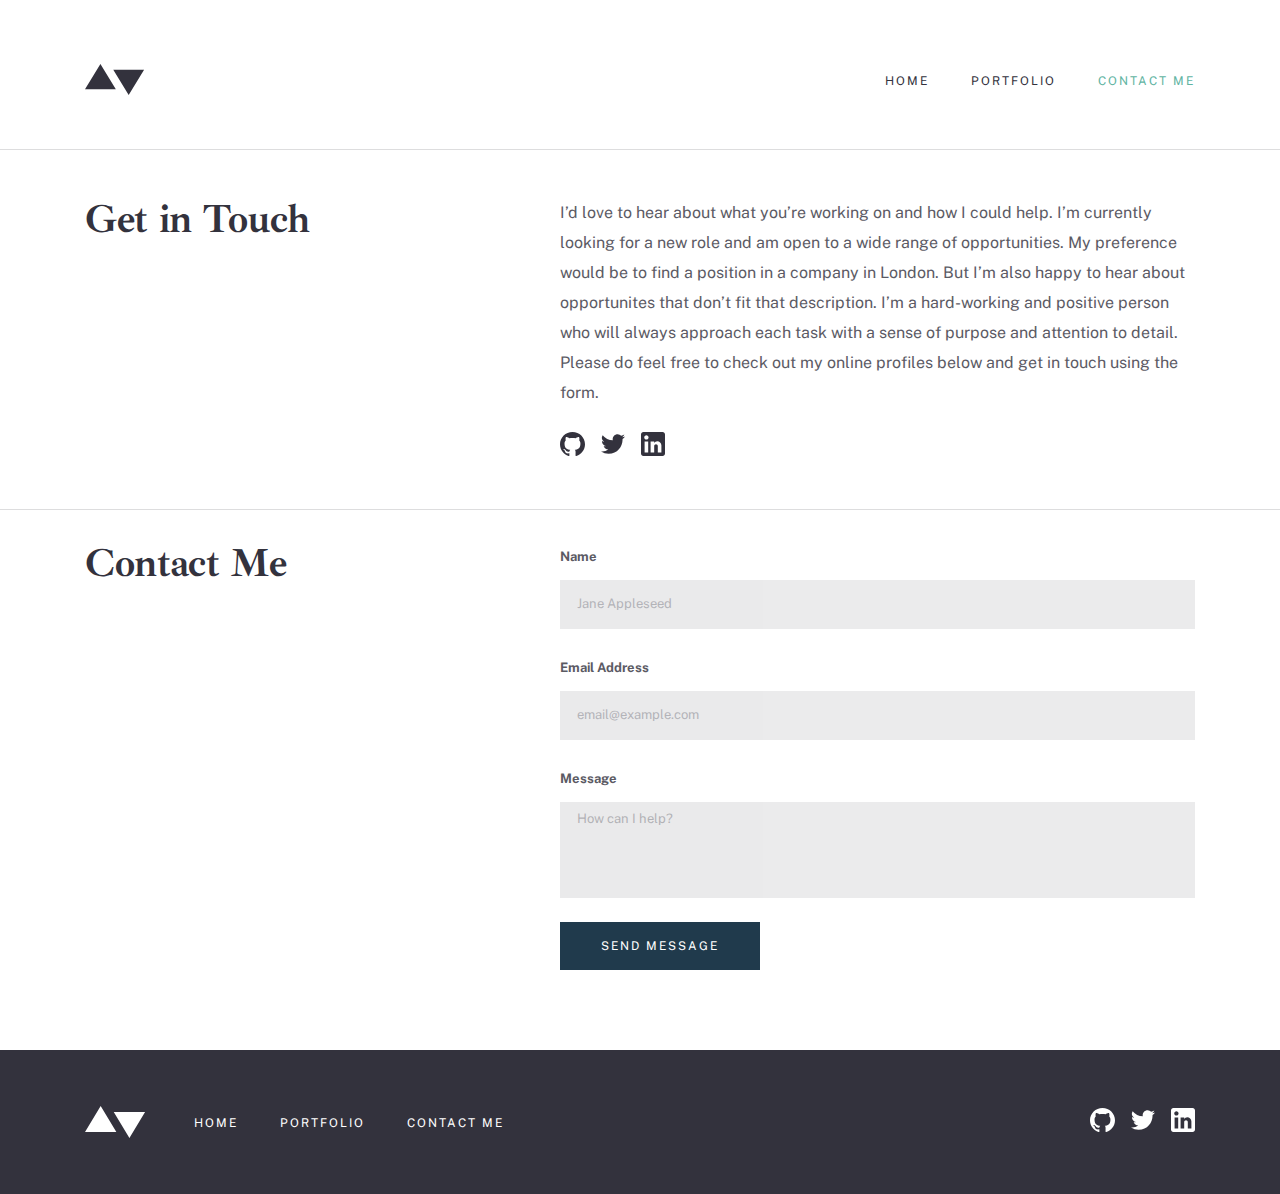
==== contact.html @ e7635b95 "Initial commit" ====
<!DOCTYPE html>
<html lang="en">

<head>
    <meta charset="UTF-8">
    <meta http-equiv="X-UA-Compatible" content="IE=edge">
    <meta name="viewport" content="width=device-width, initial-scale=1.0">
    <title>Minimalist</title>
    <link rel="stylesheet" href="./css/main.css">
</head>

<body>
    
    <!-- Site Header Start -->
    <header class="site-header">
        <div class="container">
            <div class="header-part">
                <a href="./index.html">
                    <img src="./images/site-logo.svg" width="60" height="32" alt="Our Brand's Logo">
                </a>
                <nav class="site-nav">
                    <ul class="site-nav__list">
                        <li class="site-nav__item">
                            <a class="site-nav__link" href="./index.html">HOME</a>
                        </li>
                        <li class="site-nav__item">
                            <a class="site-nav__link" href="./portfolio.html">PORTFOLIO</a>
                        </li>
                        <li class="site-nav__item">
                            <a class="site-nav__link site-nav__link--active" href="./contact.html">CONTACT ME</a>
                        </li>
                    </ul>
                </nav>
                <button class="header-part__open btn nav-open-btn"></button>
            </div>
        </div>
    </header>
    <!-- Site Header Finish -->
    
    <!-- Site Main Start -->
    <main class="site-main">
        <!-- Site Hero Start -->
        <section id="get-touch">
            <div class="container">
                <div class="get-touch-part">
                    <div class="get-touch-part__title-box">
                        <h3 class="get-touch-part__title">
                            Get in Touch
                        </h3>
                    </div>
                    <div class="get-touch-part__info-side">
                        <div class="get-touch-part__text-box">
                            <p class="get-touch-part__text">
                                I’d love to hear about what you’re working on and how I could help. I’m currently
                                looking
                                for a new role and am open to a wide range of opportunities. My preference would be to
                                find
                                a position in a company in London. But I’m also happy to hear about opportunites that
                                don’t
                                fit that description. I’m a hard-working and positive person who will always approach
                                each
                                task with a sense of purpose and attention to detail. Please do feel free to check out
                                my
                                online profiles below and get in touch using the form.
                            </p>
                        </div>
                        <ul class="get-touch-part__icon-list get-touch-list">
                            <li class="get-touch-list__item">
                                <a class="get-touch-list__link" href="https://github.com" target="blank" rel="noopener noreferrer">
                                    <svg class="get-touch-list__icon-img" width="25" height="24" fill="none" xmlns="http://www.w3.org/2000/svg">
                                        <path d="M12.5 0C5.594 0 0 5.51 0 12.305c0 5.437 3.581 10.048 8.547 11.674.625.116.854-.265.854-.592 0-.292-.01-1.066-.016-2.092-3.477.742-4.21-1.65-4.21-1.65-.569-1.42-1.39-1.8-1.39-1.8-1.133-.764.087-.748.087-.748 1.255.086 1.914 1.268 1.914 1.268 1.115 1.881 2.927 1.338 3.641 1.024.113-.797.434-1.338.792-1.646-2.776-.308-5.694-1.366-5.694-6.08 0-1.343.484-2.44 1.286-3.302-.14-.31-.562-1.562.11-3.256 0 0 1.047-.33 3.437 1.261 1-.273 2.063-.409 3.125-.415 1.063.006 2.125.142 3.125.415 2.375-1.591 3.422-1.261 3.422-1.261.672 1.694.25 2.945.125 3.256.797.861 1.281 1.959 1.281 3.302 0 4.727-2.921 5.767-5.703 6.07.438.369.844 1.123.844 2.276 0 1.647-.015 2.97-.015 3.37 0 .322.218.707.859.584 5-1.615 8.579-6.23 8.579-11.659C25 5.51 19.403 0 12.5 0Z" fill="#33323D"></path>
                                    </svg>
                                </a>
                            </li>
                            <li class="get-touch-list__item">
                                <a class="get-touch-list__link" href="https://twitter.com" target="blank" rel="noopener noreferrer">
                                    <svg class="get-touch-list__icon-img" width="24" height="20" fill="none" xmlns="http://www.w3.org/2000/svg">
                                        <path d="M24 2.557a9.83 9.83 0 0 1-2.828.775A4.932 4.932 0 0 0 23.337.608a9.864 9.864 0 0 1-3.127 1.195A4.916 4.916 0 0 0 16.616.248c-3.179 0-5.515 2.966-4.797 6.045A13.978 13.978 0 0 1 1.671 1.149a4.93 4.93 0 0 0 1.523 6.574 4.903 4.903 0 0 1-2.229-.616c-.054 2.281 1.581 4.415 3.949 4.89a4.935 4.935 0 0 1-2.224.084 4.928 4.928 0 0 0 4.6 3.419A9.9 9.9 0 0 1 0 17.54a13.94 13.94 0 0 0 7.548 2.212c9.142 0 14.307-7.721 13.995-14.646A10.025 10.025 0 0 0 24 2.557Z" fill="#33323D"></path>
                                    </svg>
                                </a>
                            </li>
                            <li class="get-touch-list__item">
                                <a class="get-touch-list__link" href="https://linkedin.com" target="blank" rel="noopener noreferrer">
                                    <svg class="get-touch-list__icon-img" width="24" height="24" fill="none" xmlns="http://www.w3.org/2000/svg">
                                        <path fill-rule="evenodd" clip-rule="evenodd" d="M2.4 0h19.2C22.92 0 24 1.08 24 2.4v19.2c0 1.32-1.08 2.4-2.4 2.4H2.4C1.08 24 0 22.92 0 21.6V2.4C0 1.08 1.08 0 2.4 0Zm1.2 20.4h3.6V9.6H3.6v10.8ZM5.4 7.56c-1.2 0-2.16-.96-2.16-2.16 0-1.2.96-2.16 2.16-2.16 1.2 0 2.16.96 2.16 2.16 0 1.2-.96 2.16-2.16 2.16ZM16.8 20.4h3.6v-6.84c0-2.28-1.92-4.2-4.2-4.2-1.08 0-2.4.72-3 1.68V9.6H9.6v10.8h3.6v-6.36c0-.96.84-1.8 1.8-1.8.96 0 1.8.84 1.8 1.8v6.36Z" fill="#33323D"></path>
                                    </svg>
                                </a>
                            </li>
                        </ul>
                    </div>
                </div>
            </div>
        </section>
        <!-- Site Hero Finish -->
        <section id="contact">
            <div class="container">
                <div class="contact-part">
                    <div class="contact-part__title-box">
                        <h3 class="contact-part__title">
                            Contact Me
                        </h3>
                    </div>
                    <div class="contact-form-box">
                        <form class="contact-form" action="https://echo.htmlacademy.ru/courses" method="POST" autocomplete="off">
                            <label class="contact-form__input-label">
                                Name
                                <input class="contact-form__input" name="user_name" type="text" placeholder="Jane Appleseed" minlength="2" required="">
                                <span class="input-err">This field is required</span>
                            </label>
                            <label class="contact-form__input-label">
                                Email Address
                                <input class="contact-form__input" name="user_email" type="email" placeholder="email@example.com" minlength="2" required="">
                                <span class="input-err">This field is required</span>
                            </label>
                            <label class="contact-form__input-label">
                                Message
                                <textarea class="contact-form__message" name="user_message" placeholder="How can I help?" minlength="5" cols="30" rows="10"></textarea>
                                <span class="input-err input-err--message">This field is required</span>
                            </label>
                            <button class="contact-form__btn" type="submit">SEND MESSAGE</button>
                        </form>
                    </div>
                </div>
            </div>
        </section>
    </main>
    <!-- Site Main Finish -->
    
    <!-- Site Footer Start -->
    <footer class="site-footer">
        <div class="container">
            <div class="footer-part">
                <a class="footer-part__log-link" href="./index.html">
                    <img src="./images/footer-logo.svg" width="61" height="32" alt="Our brand's white logo">
                </a>
                <ol class="footer-part__list">
                    <li class="footer-part__item">
                        <a class="footer-part__link" href="./index.html">HOME</a>
                    </li>
                    <li class="footer-part__item">
                        <a class="footer-part__link" href="./portfolio.html">PORTFOLIO</a>
                    </li>
                    <li class="footer-part__item">
                        <a class="footer-part__link" href="./contact.html">CONTACT ME</a>
                    </li>
                </ol>
                <ul class="footer-part__icon-list">
                    <li class="footer-part__icon-item">
                        <a class="footer-part__icon-link" href="https://github.com" target="blank" rel="noopener noreferrer">
                            <svg class="footer-part__icon-img" width="25" height="24" fill="none" xmlns="http://www.w3.org/2000/svg">
                                <path d="M12.5 0C5.594 0 0 5.51 0 12.305c0 5.437 3.581 10.048 8.547 11.674.625.116.854-.265.854-.592 0-.292-.01-1.066-.016-2.092-3.477.742-4.21-1.65-4.21-1.65-.569-1.42-1.39-1.8-1.39-1.8-1.133-.764.087-.748.087-.748 1.255.086 1.914 1.268 1.914 1.268 1.115 1.881 2.927 1.338 3.641 1.024.113-.797.434-1.338.792-1.646-2.776-.308-5.694-1.366-5.694-6.08 0-1.343.484-2.44 1.286-3.302-.14-.31-.562-1.562.11-3.256 0 0 1.047-.33 3.437 1.261 1-.273 2.063-.409 3.125-.415 1.063.006 2.125.142 3.125.415 2.375-1.591 3.422-1.261 3.422-1.261.672 1.694.25 2.945.125 3.256.797.861 1.281 1.959 1.281 3.302 0 4.727-2.921 5.767-5.703 6.07.438.369.844 1.123.844 2.276 0 1.647-.015 2.97-.015 3.37 0 .322.218.707.859.584 5-1.615 8.579-6.23 8.579-11.659C25 5.51 19.403 0 12.5 0Z" fill="#fff"></path>
                            </svg>
                        </a>
                    </li>
                    <li class="footer-part__icon-item">
                        <a class="footer-part__icon-link" href="https://twitter.com" target="blank" rel="noopener noreferrer">
                            <svg class="footer-part__icon-link" width="24" height="20" fill="none" xmlns="http://www.w3.org/2000/svg">
                                <path d="M24 2.557a9.83 9.83 0 0 1-2.828.775A4.932 4.932 0 0 0 23.337.608a9.864 9.864 0 0 1-3.127 1.195A4.916 4.916 0 0 0 16.616.248c-3.179 0-5.515 2.966-4.797 6.045A13.978 13.978 0 0 1 1.671 1.149a4.93 4.93 0 0 0 1.523 6.574 4.903 4.903 0 0 1-2.229-.616c-.054 2.281 1.581 4.415 3.949 4.89a4.935 4.935 0 0 1-2.224.084 4.928 4.928 0 0 0 4.6 3.419A9.9 9.9 0 0 1 0 17.54a13.94 13.94 0 0 0 7.548 2.212c9.142 0 14.307-7.721 13.995-14.646A10.025 10.025 0 0 0 24 2.557Z" fill="#fff"></path>
                            </svg>
                        </a>
                    </li>
                    <li class="footer-part__icon-item">
                        <a class="footer-part__icon-link" href="https://linkedin.com" target="blank" rel="noopener noreferrer">
                            <svg class="footer-part__icon-link" width="24" height="24" fill="none" xmlns="http://www.w3.org/2000/svg">
                                <path fill-rule="evenodd" clip-rule="evenodd" d="M2.4 0h19.2C22.92 0 24 1.08 24 2.4v19.2c0 1.32-1.08 2.4-2.4 2.4H2.4C1.08 24 0 22.92 0 21.6V2.4C0 1.08 1.08 0 2.4 0Zm1.2 20.4h3.6V9.6H3.6v10.8ZM5.4 7.56c-1.2 0-2.16-.96-2.16-2.16 0-1.2.96-2.16 2.16-2.16 1.2 0 2.16.96 2.16 2.16 0 1.2-.96 2.16-2.16 2.16ZM16.8 20.4h3.6v-6.84c0-2.28-1.92-4.2-4.2-4.2-1.08 0-2.4.72-3 1.68V9.6H9.6v10.8h3.6v-6.36c0-.96.84-1.8 1.8-1.8.96 0 1.8.84 1.8 1.8v6.36Z" fill="#fff"></path>
                            </svg>
                        </a>
                    </li>
                </ul>
            </div>
        </div>
    </footer>
    <!-- Site Footer Finish -->
    
    <!-- Script Sourse -->
    <script src="./js/app.js"></script>
    
</body>

</html>
---- css/main.css ----
/* VARIABLES */
:root {
  --Slightly-Desaturated-Cyan: #5fb4a2;
  --Dark-Blue: #203a4c;
  --Grayish-Dark-Blue: #33323d;
  --Very-Light-Grey-bg: #fafafa;
  --Light-Grey-Text-Field: #eaeaeb;
  --Bright-Red-Errors: #f43030;
}

/* FONTS */
/* ibarra-real-nova-regular - latin */
@font-face {
  font-family: "Ibarra Real Nova";
  font-style: normal;
  font-weight: 400;
  src: url("../fonts/ibarra-real-nova-v20-latin-regular.woff2") format("woff2"), url("../fonts/ibarra-real-nova-v20-latin-regular.woff") format("woff");
}
/* ibarra-real-nova-700 - latin */
@font-face {
  font-family: "Ibarra Real Nova";
  font-style: normal;
  font-weight: 700;
  src: url("../fonts/ibarra-real-nova-v20-latin-700.woff2") format("woff2"), url("../fonts/ibarra-real-nova-v20-latin-700.woff") format("woff");
}
/* public-sans-regular - latin */
@font-face {
  font-family: "Public Sans";
  font-style: normal;
  font-weight: 400;
  src: url("../fonts/public-sans-v14-latin-regular.woff2") format("woff2"), url("../fonts/public-sans-v14-latin-regular.woff") format("woff");
}
/* public-sans-700 - latin */
@font-face {
  font-family: "Public Sans";
  font-style: normal;
  font-weight: 700;
  src: url("../fonts/public-sans-v14-latin-700.woff2") format("woff2"), url("../fonts/public-sans-v14-latin-700.woff") format("woff");
}
/**
 * 1. Correct the line height in all browsers.
 * 2. Prevent adjustments of font size after orientation changes in iOS.
 */
html {
  line-height: 1.15;
  /* 1 */
  -webkit-text-size-adjust: 100%;
  /* 2 */
}

/* Sections
   ========================================================================== */
/**
 * Remove the margin in all browsers.
 */
body {
  margin: 0;
}

/**
 * Render the `main` element consistently in IE.
 */
main {
  display: block;
}

/**
 * Correct the font size and margin on `h1` elements within `section` and
 * `article` contexts in Chrome, Firefox, and Safari.
 */
h1 {
  font-size: 2em;
  margin: 0.67em 0;
}

/* Grouping content
   ========================================================================== */
/**
 * 1. Add the correct box sizing in Firefox.
 * 2. Show the overflow in Edge and IE.
 */
hr {
  -webkit-box-sizing: content-box;
          box-sizing: content-box;
  /* 1 */
  height: 0;
  /* 1 */
  overflow: visible;
  /* 2 */
}

/**
 * 1. Correct the inheritance and scaling of font size in all browsers.
 * 2. Correct the odd `em` font sizing in all browsers.
 */
pre {
  font-family: monospace, monospace;
  /* 1 */
  font-size: 1em;
  /* 2 */
}

/* Text-level semantics
   ========================================================================== */
/**
 * Remove the gray background on active links in IE 10.
 */
a {
  background-color: transparent;
}

/**
 * 1. Remove the bottom border in Chrome 57-
 * 2. Add the correct text decoration in Chrome, Edge, IE, Opera, and Safari.
 */
abbr[title] {
  border-bottom: none;
  /* 1 */
  text-decoration: underline;
  /* 2 */
  -webkit-text-decoration: underline dotted;
          text-decoration: underline dotted;
  /* 2 */
}

/**
 * Add the correct font weight in Chrome, Edge, and Safari.
 */
b,
strong {
  font-weight: bolder;
}

/**
 * 1. Correct the inheritance and scaling of font size in all browsers.
 * 2. Correct the odd `em` font sizing in all browsers.
 */
code,
kbd,
samp {
  font-family: monospace, monospace;
  /* 1 */
  font-size: 1em;
  /* 2 */
}

/**
 * Add the correct font size in all browsers.
 */
small {
  font-size: 80%;
}

/**
 * Prevent `sub` and `sup` elements from affecting the line height in
 * all browsers.
 */
sub,
sup {
  font-size: 75%;
  line-height: 0;
  position: relative;
  vertical-align: baseline;
}

sub {
  bottom: -0.25em;
}

sup {
  top: -0.5em;
}

/* Embedded content
   ========================================================================== */
/**
 * Remove the border on images inside links in IE 10.
 */
img {
  border-style: none;
}

/* Forms
   ========================================================================== */
/**
 * 1. Change the font styles in all browsers.
 * 2. Remove the margin in Firefox and Safari.
 */
button,
input,
optgroup,
select,
textarea {
  font-family: inherit;
  /* 1 */
  font-size: 100%;
  /* 1 */
  line-height: 1.15;
  /* 1 */
  margin: 0;
  /* 2 */
}

/**
 * Show the overflow in IE.
 * 1. Show the overflow in Edge.
 */
button,
input {
  /* 1 */
  overflow: visible;
}

/**
 * Remove the inheritance of text transform in Edge, Firefox, and IE.
 * 1. Remove the inheritance of text transform in Firefox.
 */
button,
select {
  /* 1 */
  text-transform: none;
}

/**
 * Correct the inability to style clickable types in iOS and Safari.
 */
button,
[type=button],
[type=reset],
[type=submit] {
  -webkit-appearance: button;
}

/**
 * Remove the inner border and padding in Firefox.
 */
button::-moz-focus-inner,
[type=button]::-moz-focus-inner,
[type=reset]::-moz-focus-inner,
[type=submit]::-moz-focus-inner {
  border-style: none;
  padding: 0;
}

/**
 * Restore the focus styles unset by the previous rule.
 */
button:-moz-focusring,
[type=button]:-moz-focusring,
[type=reset]:-moz-focusring,
[type=submit]:-moz-focusring {
  outline: 1px dotted ButtonText;
}

/**
 * Correct the padding in Firefox.
 */
fieldset {
  padding: 0.35em 0.75em 0.625em;
}

/**
 * 1. Correct the text wrapping in Edge and IE.
 * 2. Correct the color inheritance from `fieldset` elements in IE.
 * 3. Remove the padding so developers are not caught out when they zero out
 *    `fieldset` elements in all browsers.
 */
legend {
  -webkit-box-sizing: border-box;
          box-sizing: border-box;
  /* 1 */
  color: inherit;
  /* 2 */
  display: table;
  /* 1 */
  max-width: 100%;
  /* 1 */
  padding: 0;
  /* 3 */
  white-space: normal;
  /* 1 */
}

/**
 * Add the correct vertical alignment in Chrome, Firefox, and Opera.
 */
progress {
  vertical-align: baseline;
}

/**
 * Remove the default vertical scrollbar in IE 10+.
 */
textarea {
  overflow: auto;
}

/**
 * 1. Add the correct box sizing in IE 10.
 * 2. Remove the padding in IE 10.
 */
[type=checkbox],
[type=radio] {
  -webkit-box-sizing: border-box;
          box-sizing: border-box;
  /* 1 */
  padding: 0;
  /* 2 */
}

/**
 * Correct the cursor style of increment and decrement buttons in Chrome.
 */
[type=number]::-webkit-inner-spin-button,
[type=number]::-webkit-outer-spin-button {
  height: auto;
}

/**
 * 1. Correct the odd appearance in Chrome and Safari.
 * 2. Correct the outline style in Safari.
 */
[type=search] {
  -webkit-appearance: textfield;
  /* 1 */
  outline-offset: -2px;
  /* 2 */
}

/**
 * Remove the inner padding in Chrome and Safari on macOS.
 */
[type=search]::-webkit-search-decoration {
  -webkit-appearance: none;
}

/**
 * 1. Correct the inability to style clickable types in iOS and Safari.
 * 2. Change font properties to `inherit` in Safari.
 */
::-webkit-file-upload-button {
  -webkit-appearance: button;
  /* 1 */
  font: inherit;
  /* 2 */
}

/* Interactive
   ========================================================================== */
/*
 * Add the correct display in Edge, IE 10+, and Firefox.
 */
details {
  display: block;
}

/*
 * Add the correct display in all browsers.
 */
summary {
  display: list-item;
}

/* Misc
   ========================================================================== */
/**
 * Add the correct display in IE 10+.
 */
template {
  display: none;
}

/**
 * Add the correct display in IE 10.
 */
[hidden] {
  display: none;
}

/* GENERAL */
* {
  -webkit-box-sizing: border-box;
          box-sizing: border-box;
}

*::before,
*::after {
  -webkit-box-sizing: inherit;
          box-sizing: inherit;
}

html {
  height: 100%;
  -webkit-box-sizing: border-box;
          box-sizing: border-box;
  scroll-behavior: smooth;
}

img {
  display: block;
  height: auto;
}

body {
  font-family: "Public Sans", "Arial", sans-serif;
  font-size: 16px;
  font-weight: 400;
  display: -webkit-box;
  display: -ms-flexbox;
  display: flex;
  -webkit-box-orient: vertical;
  -webkit-box-direction: normal;
      -ms-flex-direction: column;
          flex-direction: column;
  height: 100%;
  margin: 0;
  padding: 0;
  background-color: var(--main-body-bg-color);
}

/* STICKY-FOOTER */
.site-main {
  -webkit-box-flex: 1;
      -ms-flex-positive: 1;
          flex-grow: 1;
}

/* VISUALLY-HIDDEN */
.visually-hidden {
  position: absolute;
  width: 1px;
  height: 1px;
  margin: -1px;
  padding: 0;
  border: 0;
  white-space: nowrap;
  -webkit-clip-path: inset(100%);
          clip-path: inset(100%);
  clip: rect(0 0 0 0);
  overflow: hidden;
}

/* CONTAINER */
.container {
  width: 100%;
  max-width: 1150px;
  margin: 0 auto;
  padding: 0 34px;
}

/* Start Header Section */
.body-off {
  overflow: hidden;
}

.site-header {
  position: relative;
  padding: 32px 0 40px 0;
}

.header-part {
  display: -webkit-box;
  display: -ms-flexbox;
  display: flex;
  -webkit-box-align: center;
      -ms-flex-align: center;
          align-items: center;
  -webkit-box-pack: justify;
      -ms-flex-pack: justify;
          justify-content: space-between;
}

.site-nav {
  position: absolute;
  top: 87px;
  right: 34px;
  z-index: 5;
  display: none;
  width: 223px;
  padding: 40px 63px;
  background-color: var(--Grayish-Dark-Blue);
}

.site-nav__list {
  display: -webkit-box;
  display: -ms-flexbox;
  display: flex;
  -webkit-box-orient: vertical;
  -webkit-box-direction: normal;
      -ms-flex-direction: column;
          flex-direction: column;
  margin: 0;
  padding-left: 0;
  list-style: none;
  text-align: center;
}

.site-nav__item {
  margin-bottom: 32px;
}

.site-nav__link {
  display: inline-block;
  text-decoration: none;
  font-size: 12px;
  line-height: 14px;
  letter-spacing: 2px;
  text-transform: uppercase;
  color: #ffffff;
}

.site-nav__link--active {
  color: var(--Slightly-Desaturated-Cyan);
}

.nav-open-btn {
  width: 24px;
  height: 13px;
  background-image: url("../../images/btn-open.svg");
  background-repeat: no-repeat;
  background-color: transparent;
  background-size: contain;
  border: none;
}

.site-nav-on .nav-open-btn {
  width: 18px;
  height: 19px;
  background-image: url("../../images/close-btn.svg");
}

.site-nav-on .site-nav {
  display: block;
  -webkit-animation: navAnimation 0.8s;
          animation: navAnimation 0.8s;
}

@-webkit-keyframes navAnimation {
  from {
    -webkit-transform: translateY(-1000px);
            transform: translateY(-1000px);
  }
  to {
    -webkit-transform: translateY(0px);
            transform: translateY(0px);
  }
}

@keyframes navAnimation {
  from {
    -webkit-transform: translateY(-1000px);
            transform: translateY(-1000px);
  }
  to {
    -webkit-transform: translateY(0px);
            transform: translateY(0px);
  }
}
@media only screen and (min-width: 700px) {
  .body-off {
    overflow-y: scroll;
  }
  .container {
    padding: 0 40px;
  }
  .site-header {
    padding: 64px 0 47px 0;
  }
  .site-nav {
    position: static;
    display: block;
    width: 310px;
    padding: 0;
    background-color: transparent;
  }
  .site-nav__list {
    -webkit-box-orient: horizontal;
    -webkit-box-direction: normal;
        -ms-flex-direction: row;
            flex-direction: row;
  }
  .site-nav__item {
    margin-bottom: 0;
  }
  .site-nav__item:not(:last-child) {
    margin-right: 42px;
  }
  .site-nav__link {
    color: var(--Grayish-Dark-Blue);
  }
  .site-nav__link--active {
    color: var(--Slightly-Desaturated-Cyan);
  }
  .nav-open-btn {
    display: none;
  }
}
@media only screen and (min-width: 1100px) {
  .container {
    padding: 0 20px;
  }
  .site-header {
    padding: 64px 0 54px 0;
  }
}
.hero-part {
  position: relative;
}

.hero-bg-box {
  background-image: url("../images/hero-bg-img-mobile.jpg");
  background-repeat: no-repeat;
  background-size: cover;
  background-position: center;
  width: 100%;
  height: 221px;
}

.hero-part__title {
  margin: 24px 0 32px 0;
  font-family: "Ibarra Real Nova", "Times New Roman", serif;
  font-weight: 700;
  font-size: 32px;
  line-height: 42px;
  letter-spacing: -0.357143px;
  color: var(--Grayish-Dark-Blue);
}

.hero-part__link {
  display: -webkit-inline-box;
  display: -ms-inline-flexbox;
  display: inline-flex;
  -webkit-box-align: center;
      -ms-flex-align: center;
          align-items: center;
  padding: 0 36px 0 0;
  font-size: 12px;
  line-height: 14px;
  text-align: center;
  letter-spacing: 2px;
  text-transform: uppercase;
  color: #ffffff;
  background-color: var(--Dark-Blue);
  text-decoration: none;
}
.hero-part__link:hover {
  background-color: var(--Slightly-Desaturated-Cyan);
}
.hero-part__link::before {
  width: 16px;
  height: 12px;
  margin-right: 36px;
  padding: 25px 25px;
  background-color: #1d3445;
  background-image: url("../images/links-arrow.svg");
  background-position: center;
  background-repeat: no-repeat;
  content: "";
}

.hero-part__link:hover::before {
  background-image: url("../images/link-arrow-white.svg");
  background-color: #56a292;
}

@media only screen and (-webkit-min-device-pixel-ratio: 2), only screen and (-o-min-device-pixel-ratio: 2/1), only screen and (min-device-pixel-ratio: 2), only screen and (min-resolution: 192dpi), only screen and (min-resolution: 2dppx) {
  .hero-bg-box {
    background-image: url("../images/hero-bg-img-mobile@2x.jpg");
  }
}
@media only screen and (min-width: 375px) {
  .hero-bg-box {
    max-width: 500px;
    height: 271px;
  }
  .hero-part__title {
    font-size: 39px;
  }
}
@media only screen and (min-width: 440px) {
  .hero-bg-box {
    height: 330px;
  }
}
@media only screen and (min-width: 560px) {
  .hero-bg-box {
    max-width: 560px;
    height: 400px;
    background-image: url("../images/hero-bg-img-tablet.jpg");
  }
}
@media only screen and (min-width: 560px) and (-webkit-min-device-pixel-ratio: 2), only screen and (min-width: 560px) and (-o-min-device-pixel-ratio: 2/1), only screen and (min-width: 560px) and (min-device-pixel-ratio: 2), only screen and (min-width: 560px) and (min-resolution: 192dpi), only screen and (min-width: 560px) and (min-resolution: 2dppx) {
  .hero-bg-box {
    background-image: url("../images/hero-bg-img-tablet@2x.jpg");
  }
}
@media only screen and (min-width: 560px) {
  .hero-part__text-box {
    max-width: 514px;
  }
}
@media only screen and (min-width: 620px) {
  .hero-bg-box {
    max-width: 650px;
    height: 500px;
  }
  .hero-part__title {
    font-size: 42px;
  }
}
@media only screen and (min-width: 700px) {
  .hero-bg-box {
    max-width: 900px;
    height: 600px;
  }
  .hero-part__text-box {
    position: absolute;
    bottom: 0;
    left: 0;
    max-width: 514px;
    padding-top: 56px;
    background: var(--Very-Light-Grey-bg);
  }
  .hero-part__title {
    margin-top: 0;
    font-size: 45px;
  }
}
@media only screen and (min-width: 900px) {
  .hero-bg-box {
    width: 100%;
    max-width: 100%;
    background-image: url("../images/hero-bg-img.jpg");
  }
}
@media only screen and (min-width: 900px) and (-webkit-min-device-pixel-ratio: 2), only screen and (min-width: 900px) and (-o-min-device-pixel-ratio: 2/1), only screen and (min-width: 900px) and (min-device-pixel-ratio: 2), only screen and (min-width: 900px) and (min-resolution: 192dpi), only screen and (min-width: 900px) and (min-resolution: 2dppx) {
  .hero-bg-box {
    background-image: url("../images/hero-bg-img@2x.jpg");
  }
}
@media only screen and (min-width: 1100px) {
  .hero-part__text-box {
    max-width: 445px;
  }
  .hero-part__title {
    margin-bottom: 53px;
    font-size: 50px;
    line-height: 50px;
  }
}
/* Start About Section */
.about {
  padding-top: 96px;
}

.about-part__img {
  width: 100%;
}

.about-part__text-box {
  margin-top: 32px;
  padding: 32px 0 51px 0;
  border-top: 1px solid #ddddde;
  border-bottom: 1px solid #ddddde;
}

.about-part__title {
  margin: 0;
  font-family: "Ibarra Real Nova", "Times New Roman", serif;
  font-weight: 700;
  font-size: 40px;
  line-height: 42px;
  letter-spacing: -0.357143px;
  color: var(--Grayish-Dark-Blue);
}

.about-part__text {
  margin: 28px 0 24px 0;
  font-size: 15.5px;
  line-height: 30px;
  color: var(--Grayish-Dark-Blue);
  opacity: 0.8;
}

.about-part__link {
  display: inline-block;
  text-decoration: none;
  padding: 16px 32px;
  font-size: 12px;
  line-height: 14px;
  letter-spacing: 2px;
  text-transform: uppercase;
  color: var(--Grayish-Dark-Blue);
  border: 1px solid var(--Grayish-Dark-Blue);
  -webkit-transition: all 0.5s;
  -o-transition: all 0.5s;
  transition: all 0.5s;
}
.about-part__link:hover {
  color: #ffffff;
  background-color: var(--Grayish-Dark-Blue);
}

@media only screen and (min-width: 450px) {
  .about-part__img {
    width: 350px;
    height: 400px;
    margin: 0 auto;
  }
}
@media only screen and (min-width: 768px) {
  .about-part {
    display: -webkit-box;
    display: -ms-flexbox;
    display: flex;
    width: 100%;
  }
  .about-part__img {
    width: 100%;
    height: 600px;
  }
  .about-part__text-box {
    padding: 50px 0 46px 0;
  }
  .about-part__text-box {
    max-width: 339px;
    margin-top: 0;
  }
  .about-part__img-box {
    width: 50%;
    margin-right: 69px;
  }
}
@media only screen and (min-width: 850px) {
  .about-part {
    display: -webkit-box;
    display: -ms-flexbox;
    display: flex;
    -webkit-box-pack: start;
        -ms-flex-pack: start;
            justify-content: start;
    width: 100%;
  }
  .about-part__img-box {
    width: 50%;
    margin-right: 69px;
  }
  .about-part__text-box {
    max-width: 350px;
  }
}
@media only screen and (min-width: 1000px) {
  .about-part__img-box {
    margin-right: 125px;
  }
}
/* End About Section */
/* Start Interesting Project Section */
.project {
  padding: 96px 0;
}

.project-part {
  display: -webkit-box;
  display: -ms-flexbox;
  display: flex;
  -webkit-box-orient: vertical;
  -webkit-box-direction: normal;
      -ms-flex-direction: column;
          flex-direction: column;
  -webkit-box-pack: center;
      -ms-flex-pack: center;
          justify-content: center;
  -webkit-box-align: center;
      -ms-flex-align: center;
          align-items: center;
}

.project-part__title {
  margin: 0;
  font-family: "Ibarra Real Nova", "Times New Roman", serif;
  font-weight: 700;
  font-size: 35px;
  line-height: 42px;
  text-align: center;
  letter-spacing: -0.357143px;
  color: var(--Grayish-Dark-Blue);
}

.project-part__link {
  display: inline-block;
  text-decoration: none;
  margin-top: 40px;
  padding: 16px 32px 16px 32px;
  font-size: 12px;
  line-height: 14px;
  letter-spacing: 2px;
  text-transform: uppercase;
  color: var(--Grayish-Dark-Blue);
  border: 1px solid var(--Grayish-Dark-Blue);
  -webkit-transition: all 0.5s;
  -o-transition: all 0.5s;
  transition: all 0.5s;
}
.project-part__link:hover {
  color: #ffffff;
  background-color: var(--Grayish-Dark-Blue);
}

@media only screen and (min-width: 375px) {
  .project-part__title {
    font-size: 40px;
    line-height: 42px;
  }
  .project-part__title-box {
    margin: 0 auto;
    max-width: 350px;
  }
}
@media only screen and (min-width: 768px) {
  .project-part {
    -webkit-box-pack: justify;
        -ms-flex-pack: justify;
            justify-content: space-between;
    -webkit-box-orient: horizontal;
    -webkit-box-direction: normal;
        -ms-flex-direction: row;
            flex-direction: row;
  }
  .project-part__title-box {
    min-width: 350px;
    margin: 0;
  }
  .project-part__decoration {
    width: 100%;
    max-width: 3000px;
    height: 1px;
    margin: 0 32px;
    background-color: var(--Grayish-Dark-Blue);
  }
  .project-part__link {
    margin-top: 0;
    white-space: nowrap;
  }
}
/* End of Interesting Project Section */
#get-touch {
  padding: 24px 0 32px 0;
  border-top: 1px solid #ddddde;
  border-bottom: 1px solid #ddddde;
}

.get-touch-part__title {
  margin: 0;
  font-family: "Ibarra Real Nova", "Times New Roman", serif;
  font-weight: 700;
  font-size: 40px;
  line-height: 42px;
  letter-spacing: -0.357143px;
  color: var(--Grayish-Dark-Blue);
}

.get-touch-part__text {
  margin: 24px 0;
  font-size: 15px;
  line-height: 30px;
  color: var(--Grayish-Dark-Blue);
  opacity: 0.8;
}

.get-touch-list {
  display: -webkit-box;
  display: -ms-flexbox;
  display: flex;
  -webkit-box-align: center;
      -ms-flex-align: center;
          align-items: center;
  margin: 0;
  padding-left: 0;
  list-style: none;
}

.get-touch-list__item:not(:last-child) {
  margin-right: 16px;
}

.get-touch-list__link {
  display: inline-block;
}

@media only screen and (min-width: 1050px) {
  #get-touch {
    padding: 48px 0;
  }
  .get-touch-part {
    display: -webkit-box;
    display: -ms-flexbox;
    display: flex;
    -webkit-box-pack: justify;
        -ms-flex-pack: justify;
            justify-content: space-between;
  }
  .get-touch-part__info-side {
    max-width: 635px;
  }
  .get-touch-part__text {
    font-size: 16px;
    margin: 0 0 24px 0;
  }
}
/* End of Get In Touch Section */
/* Start Contact Section */
#contact {
  padding: 32px 0 80px 0;
}

.contact-part__title {
  margin: 0 0 24px 0;
  font-family: "Ibarra Real Nova", "Times New Roman", serif;
  font-weight: 700;
  font-size: 40px;
  line-height: 42px;
  letter-spacing: -0.357143px;
  color: var(--Grayish-Dark-Blue);
}

.contact-form__input-label {
  position: relative;
  display: -webkit-box;
  display: -ms-flexbox;
  display: flex;
  -webkit-box-orient: vertical;
  -webkit-box-direction: normal;
      -ms-flex-direction: column;
          flex-direction: column;
  margin-bottom: 24px;
  font-weight: 700;
  font-size: 13px;
  line-height: 30px;
  color: var(--Grayish-Dark-Blue);
  opacity: 0.8;
}

.contact-form__input {
  margin-top: 8px;
  padding: 16px;
  color: var(--Grayish-Dark-Blue);
  background-color: #e6e6e7;
  border: none;
  border: 1px solid transparent;
  outline: none;
}
.contact-form__input::-webkit-input-placeholder {
  font-size: 13px;
  line-height: 30px;
  color: #a1a1a7;
}
.contact-form__input::-moz-placeholder {
  font-size: 13px;
  line-height: 30px;
  color: #a1a1a7;
}
.contact-form__input:-ms-input-placeholder {
  font-size: 13px;
  line-height: 30px;
  color: #a1a1a7;
}
.contact-form__input::-ms-input-placeholder {
  font-size: 13px;
  line-height: 30px;
  color: #a1a1a7;
}
.contact-form__input::placeholder {
  font-size: 13px;
  line-height: 30px;
  color: #a1a1a7;
}
.contact-form__input:focus {
  color: var(--Grayish-Dark-Blue);
  background-color: rgba(51, 50, 61, 0.0941176471);
  border: 1px solid var(--Slightly-Desaturated-Cyan);
}
.contact-form__input:not(:-moz-placeholder-shown):not(:focus):invalid {
  border: 1px solid var(--Bright-Red-Errors);
}
.contact-form__input:not(:-ms-input-placeholder):not(:focus):invalid {
  border: 1px solid var(--Bright-Red-Errors);
}
.contact-form__input:not(:placeholder-shown):not(:focus):invalid {
  border: 1px solid var(--Bright-Red-Errors);
}
.contact-form__input:not(:-moz-placeholder-shown):not(:focus):invalid + .input-err {
  opacity: 1;
}
.contact-form__input:not(:-ms-input-placeholder):not(:focus):invalid + .input-err {
  opacity: 1;
}
.contact-form__input:not(:placeholder-shown):not(:focus):invalid + .input-err {
  opacity: 1;
}

.input-err {
  position: absolute;
  top: 89px;
  left: 0;
  opacity: 0;
  font-style: italic;
  font-weight: 700;
  font-size: 10px;
  line-height: 12px;
  color: var(--Bright-Red-Errors);
  -webkit-transition: all 0.5s;
  -o-transition: all 0.5s;
  transition: all 0.5s;
}

.contact-form__message {
  height: 96px;
  margin-top: 8px;
  padding: 9px 16px;
  background-color: #e6e6e7;
  border: none;
  border: 1px solid transparent;
  outline: none;
  resize: none;
}
.contact-form__message::-webkit-input-placeholder {
  font-size: 13px;
  color: var(--Grayish-Dark-Blue);
  opacity: 0.4;
}
.contact-form__message::-moz-placeholder {
  font-size: 13px;
  color: var(--Grayish-Dark-Blue);
  opacity: 0.4;
}
.contact-form__message:-ms-input-placeholder {
  font-size: 13px;
  color: var(--Grayish-Dark-Blue);
  opacity: 0.4;
}
.contact-form__message::-ms-input-placeholder {
  font-size: 13px;
  color: var(--Grayish-Dark-Blue);
  opacity: 0.4;
}
.contact-form__message::placeholder {
  font-size: 13px;
  color: var(--Grayish-Dark-Blue);
  opacity: 0.4;
}
.contact-form__message:focus {
  color: var(--Grayish-Dark-Blue);
  background: rgba(51, 50, 61, 0.0941176471);
  border: 1px solid var(--Slightly-Desaturated-Cyan);
}
.contact-form__message:not(:-moz-placeholder-shown):not(:focus):invalid {
  border: 1px solid var(--Bright-Red-Errors);
}
.contact-form__message:not(:-ms-input-placeholder):not(:focus):invalid {
  border: 1px solid var(--Bright-Red-Errors);
}
.contact-form__message:not(:placeholder-shown):not(:focus):invalid {
  border: 1px solid var(--Bright-Red-Errors);
}
.contact-form__message:not(:-moz-placeholder-shown):not(:focus):invalid + .input-err {
  opacity: 1;
}
.contact-form__message:not(:-ms-input-placeholder):not(:focus):invalid + .input-err {
  opacity: 1;
}
.contact-form__message:not(:placeholder-shown):not(:focus):invalid + .input-err {
  opacity: 1;
}

.input-err--message {
  top: 137px;
}

.contact-form__btn {
  padding: 17px 41px;
  font-size: 12px;
  line-height: 14px;
  text-align: center;
  letter-spacing: 2px;
  text-transform: uppercase;
  color: #ffffff;
  background-color: var(--Dark-Blue);
  border: none;
  cursor: pointer;
}
.contact-form__btn:hover {
  background-color: var(--Slightly-Desaturated-Cyan);
}

@media only screen and (min-width: 1050px) {
  .contact-part {
    display: -webkit-box;
    display: -ms-flexbox;
    display: flex;
  }
  .contact-form-box {
    width: 635px;
    margin-left: auto;
  }
}
/* End of Contact Section */
/* Start Footer Section */
.site-footer {
  padding: 56px 0;
  background-color: var(--Grayish-Dark-Blue);
}

.footer-part {
  display: -webkit-box;
  display: -ms-flexbox;
  display: flex;
  -webkit-box-align: center;
      -ms-flex-align: center;
          align-items: center;
  -webkit-box-pack: center;
      -ms-flex-pack: center;
          justify-content: center;
  -webkit-box-orient: vertical;
  -webkit-box-direction: normal;
      -ms-flex-direction: column;
          flex-direction: column;
}

.footer-part__list {
  display: -webkit-box;
  display: -ms-flexbox;
  display: flex;
  -webkit-box-align: center;
      -ms-flex-align: center;
          align-items: center;
  -webkit-box-orient: vertical;
  -webkit-box-direction: normal;
      -ms-flex-direction: column;
          flex-direction: column;
  margin: 0;
  padding-left: 0;
  list-style: none;
  margin: 40px 0;
}

.footer-part__item:not(:last-child) {
  margin-bottom: 32px;
}

.footer-part__link {
  display: inline-block;
  text-decoration: none;
  font-size: 12px;
  line-height: 14px;
  text-align: center;
  letter-spacing: 2px;
  text-transform: uppercase;
  color: #ffffff;
}

.footer-part__icon-list {
  display: -webkit-box;
  display: -ms-flexbox;
  display: flex;
  -webkit-box-align: center;
      -ms-flex-align: center;
          align-items: center;
  margin: 0;
  padding-left: 0;
  list-style: none;
}

.footer-part__icon-item:not(:last-child) {
  margin-right: 16px;
}

.footer-part__icon-link {
  display: inline-block;
}

@media only screen and (min-width: 768px) {
  #site-footer {
    padding: 24px 0;
  }
  .footer-part {
    display: -webkit-box;
    display: -ms-flexbox;
    display: flex;
    -webkit-box-align: center;
        -ms-flex-align: center;
            align-items: center;
    -webkit-box-pack: start;
        -ms-flex-pack: start;
            justify-content: start;
    -webkit-box-orient: horizontal;
    -webkit-box-direction: normal;
        -ms-flex-direction: row;
            flex-direction: row;
  }
  .footer-part__list {
    -webkit-box-orient: horizontal;
    -webkit-box-direction: normal;
        -ms-flex-direction: row;
            flex-direction: row;
    margin: 0 auto 0 48px;
  }
  .footer-part__item:not(:last-child) {
    margin-bottom: 0;
    margin-right: 42px;
  }
}
/* End of Footer Section *//*# sourceMappingURL=main.css.map */
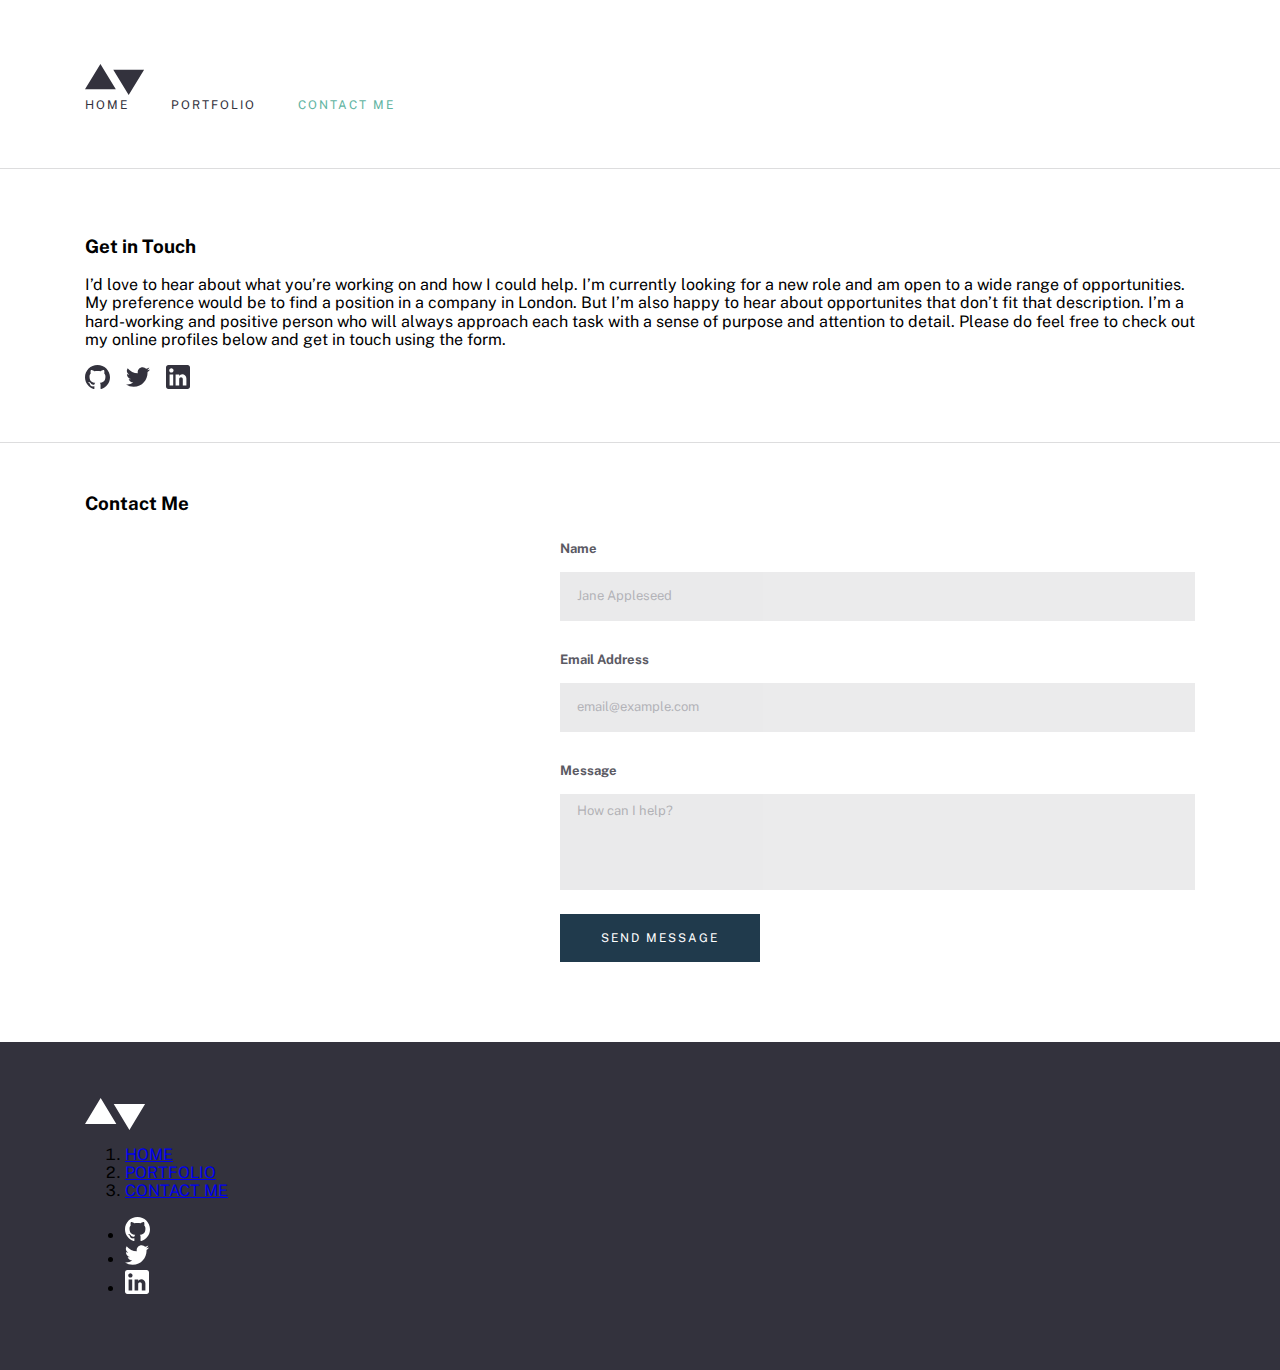
==== commit 06fa1533: "Add remove mistake" ====
--- a/contact.html
+++ b/contact.html
@@ -14,7 +14,7 @@
     <!-- Site Header Start -->
     <header class="site-header">
         <div class="container">
-            <div class="header-part">
+            <div class="header">
                 <a href="./index.html">
                     <img src="./images/site-logo.svg" width="60" height="32" alt="Our Brand's Logo">
                 </a>
@@ -31,7 +31,7 @@
                         </li>
                     </ul>
                 </nav>
-                <button class="header-part__open btn nav-open-btn"></button>
+                <button class="header__open btn nav-open-btn"></button>
             </div>
         </div>
     </header>
@@ -42,15 +42,15 @@
         <!-- Site Hero Start -->
         <section id="get-touch">
             <div class="container">
-                <div class="get-touch-part">
-                    <div class="get-touch-part__title-box">
-                        <h3 class="get-touch-part__title">
+                <div class="get-touch">
+                    <div class="get-touch__title-box">
+                        <h3 class="get-touch__title">
                             Get in Touch
                         </h3>
                     </div>
-                    <div class="get-touch-part__info-side">
-                        <div class="get-touch-part__text-box">
-                            <p class="get-touch-part__text">
+                    <div class="get-touch__info-side">
+                        <div class="get-touch__text-box">
+                            <p class="get-touch__text">
                                 I’d love to hear about what you’re working on and how I could help. I’m currently
                                 looking
                                 for a new role and am open to a wide range of opportunities. My preference would be to
@@ -64,7 +64,7 @@
                                 online profiles below and get in touch using the form.
                             </p>
                         </div>
-                        <ul class="get-touch-part__icon-list get-touch-list">
+                        <ul class="get-touch__icon-list get-touch-list">
                             <li class="get-touch-list__item">
                                 <a class="get-touch-list__link" href="https://github.com" target="blank" rel="noopener noreferrer">
                                     <svg class="get-touch-list__icon-img" width="25" height="24" fill="none" xmlns="http://www.w3.org/2000/svg">
@@ -94,9 +94,9 @@
         <!-- Site Hero Finish -->
         <section id="contact">
             <div class="container">
-                <div class="contact-part">
-                    <div class="contact-part__title-box">
-                        <h3 class="contact-part__title">
+                <div class="contact">
+                    <div class="contact__title-box">
+                        <h3 class="contact__title">
                             Contact Me
                         </h3>
                     </div>
@@ -129,39 +129,39 @@
     <!-- Site Footer Start -->
     <footer class="site-footer">
         <div class="container">
-            <div class="footer-part">
-                <a class="footer-part__log-link" href="./index.html">
+            <div class="footer">
+                <a class="footer__log-link" href="./index.html">
                     <img src="./images/footer-logo.svg" width="61" height="32" alt="Our brand's white logo">
                 </a>
-                <ol class="footer-part__list">
-                    <li class="footer-part__item">
-                        <a class="footer-part__link" href="./index.html">HOME</a>
+                <ol class="footer__list">
+                    <li class="footer__item">
+                        <a class="footer__link" href="./index.html">HOME</a>
                     </li>
-                    <li class="footer-part__item">
-                        <a class="footer-part__link" href="./portfolio.html">PORTFOLIO</a>
+                    <li class="footer__item">
+                        <a class="footer__link" href="./portfolio.html">PORTFOLIO</a>
                     </li>
-                    <li class="footer-part__item">
-                        <a class="footer-part__link" href="./contact.html">CONTACT ME</a>
+                    <li class="footer__item">
+                        <a class="footer__link" href="./contact.html">CONTACT ME</a>
                     </li>
                 </ol>
-                <ul class="footer-part__icon-list">
-                    <li class="footer-part__icon-item">
-                        <a class="footer-part__icon-link" href="https://github.com" target="blank" rel="noopener noreferrer">
-                            <svg class="footer-part__icon-img" width="25" height="24" fill="none" xmlns="http://www.w3.org/2000/svg">
+                <ul class="footer__icon-list">
+                    <li class="footer__icon-item">
+                        <a class="footer__icon-link" href="https://github.com" target="blank" rel="noopener noreferrer">
+                            <svg class="footer__icon-img" width="25" height="24" fill="none" xmlns="http://www.w3.org/2000/svg">
                                 <path d="M12.5 0C5.594 0 0 5.51 0 12.305c0 5.437 3.581 10.048 8.547 11.674.625.116.854-.265.854-.592 0-.292-.01-1.066-.016-2.092-3.477.742-4.21-1.65-4.21-1.65-.569-1.42-1.39-1.8-1.39-1.8-1.133-.764.087-.748.087-.748 1.255.086 1.914 1.268 1.914 1.268 1.115 1.881 2.927 1.338 3.641 1.024.113-.797.434-1.338.792-1.646-2.776-.308-5.694-1.366-5.694-6.08 0-1.343.484-2.44 1.286-3.302-.14-.31-.562-1.562.11-3.256 0 0 1.047-.33 3.437 1.261 1-.273 2.063-.409 3.125-.415 1.063.006 2.125.142 3.125.415 2.375-1.591 3.422-1.261 3.422-1.261.672 1.694.25 2.945.125 3.256.797.861 1.281 1.959 1.281 3.302 0 4.727-2.921 5.767-5.703 6.07.438.369.844 1.123.844 2.276 0 1.647-.015 2.97-.015 3.37 0 .322.218.707.859.584 5-1.615 8.579-6.23 8.579-11.659C25 5.51 19.403 0 12.5 0Z" fill="#fff"></path>
                             </svg>
                         </a>
                     </li>
-                    <li class="footer-part__icon-item">
-                        <a class="footer-part__icon-link" href="https://twitter.com" target="blank" rel="noopener noreferrer">
-                            <svg class="footer-part__icon-link" width="24" height="20" fill="none" xmlns="http://www.w3.org/2000/svg">
+                    <li class="footer__icon-item">
+                        <a class="footer__icon-link" href="https://twitter.com" target="blank" rel="noopener noreferrer">
+                            <svg class="footer__icon-link" width="24" height="20" fill="none" xmlns="http://www.w3.org/2000/svg">
                                 <path d="M24 2.557a9.83 9.83 0 0 1-2.828.775A4.932 4.932 0 0 0 23.337.608a9.864 9.864 0 0 1-3.127 1.195A4.916 4.916 0 0 0 16.616.248c-3.179 0-5.515 2.966-4.797 6.045A13.978 13.978 0 0 1 1.671 1.149a4.93 4.93 0 0 0 1.523 6.574 4.903 4.903 0 0 1-2.229-.616c-.054 2.281 1.581 4.415 3.949 4.89a4.935 4.935 0 0 1-2.224.084 4.928 4.928 0 0 0 4.6 3.419A9.9 9.9 0 0 1 0 17.54a13.94 13.94 0 0 0 7.548 2.212c9.142 0 14.307-7.721 13.995-14.646A10.025 10.025 0 0 0 24 2.557Z" fill="#fff"></path>
                             </svg>
                         </a>
                     </li>
-                    <li class="footer-part__icon-item">
-                        <a class="footer-part__icon-link" href="https://linkedin.com" target="blank" rel="noopener noreferrer">
-                            <svg class="footer-part__icon-link" width="24" height="24" fill="none" xmlns="http://www.w3.org/2000/svg">
+                    <li class="footer__icon-item">
+                        <a class="footer__icon-link" href="https://linkedin.com" target="blank" rel="noopener noreferrer">
+                            <svg class="footer__icon-link" width="24" height="24" fill="none" xmlns="http://www.w3.org/2000/svg">
                                 <path fill-rule="evenodd" clip-rule="evenodd" d="M2.4 0h19.2C22.92 0 24 1.08 24 2.4v19.2c0 1.32-1.08 2.4-2.4 2.4H2.4C1.08 24 0 22.92 0 21.6V2.4C0 1.08 1.08 0 2.4 0Zm1.2 20.4h3.6V9.6H3.6v10.8ZM5.4 7.56c-1.2 0-2.16-.96-2.16-2.16 0-1.2.96-2.16 2.16-2.16 1.2 0 2.16.96 2.16 2.16 0 1.2-.96 2.16-2.16 2.16ZM16.8 20.4h3.6v-6.84c0-2.28-1.92-4.2-4.2-4.2-1.08 0-2.4.72-3 1.68V9.6H9.6v10.8h3.6v-6.36c0-.96.84-1.8 1.8-1.8.96 0 1.8.84 1.8 1.8v6.36Z" fill="#fff"></path>
                             </svg>
                         </a>
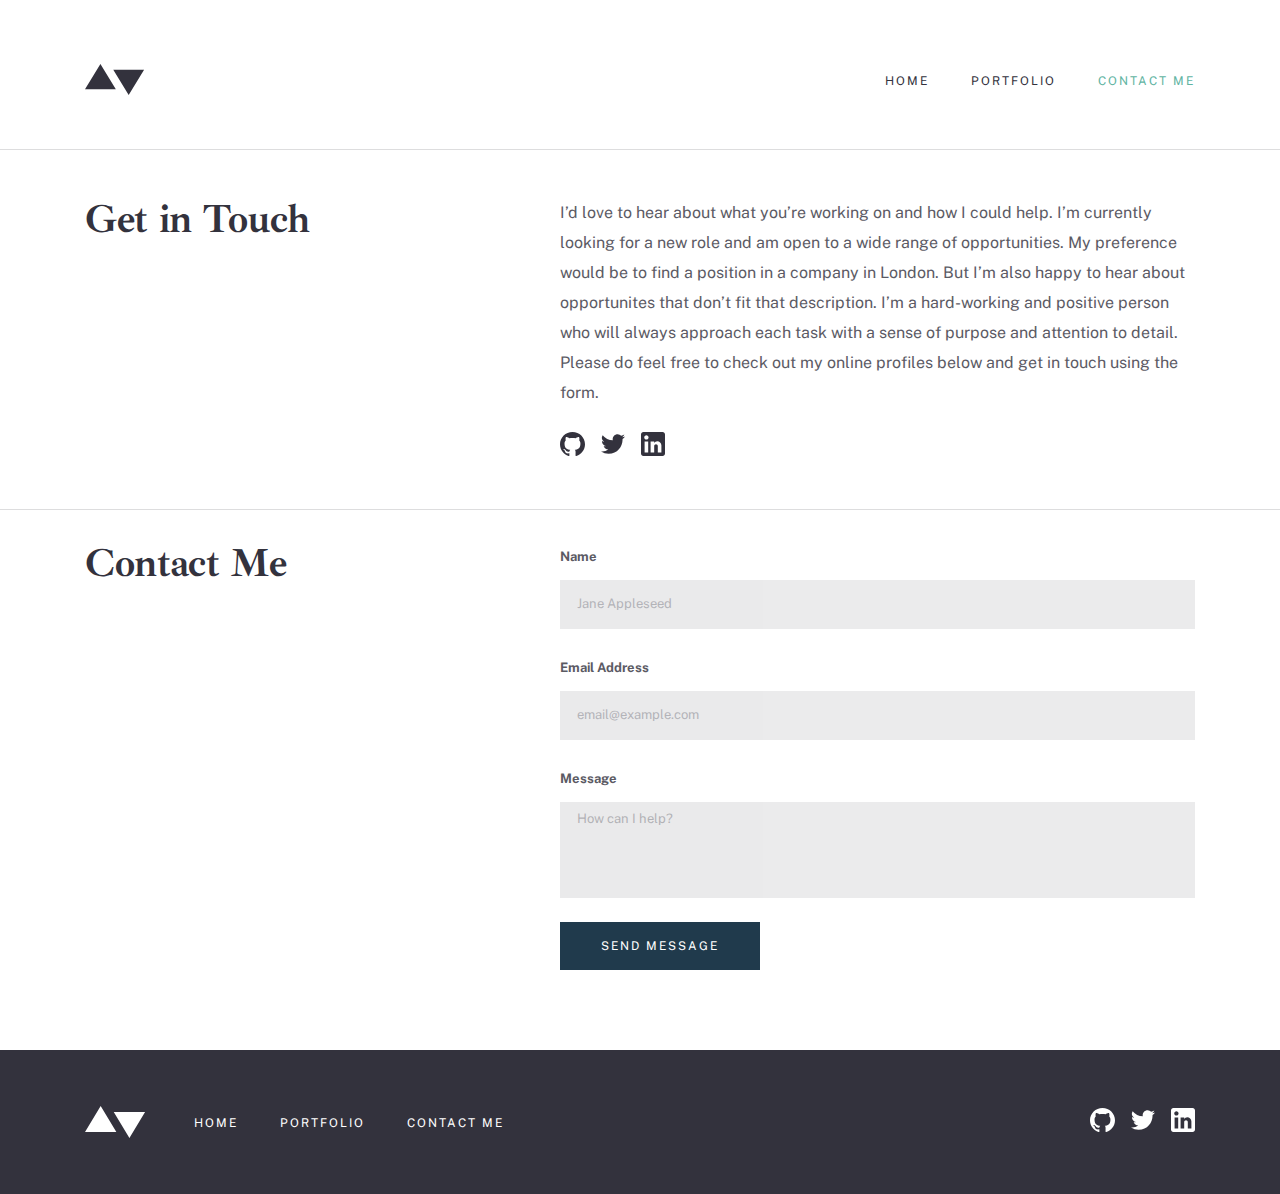
==== commit bfb3e6d0: "Add remove mistake" ====
--- a/contact.html
+++ b/contact.html
@@ -14,7 +14,7 @@
     <!-- Site Header Start -->
     <header class="site-header">
         <div class="container">
-            <div class="header">
+            <div class="header-part">
                 <a href="./index.html">
                     <img src="./images/site-logo.svg" width="60" height="32" alt="Our Brand's Logo">
                 </a>
@@ -31,7 +31,7 @@
                         </li>
                     </ul>
                 </nav>
-                <button class="header__open btn nav-open-btn"></button>
+                <button class="header-part__open btn nav-open-btn"></button>
             </div>
         </div>
     </header>
@@ -40,17 +40,17 @@
     <!-- Site Main Start -->
     <main class="site-main">
         <!-- Site Hero Start -->
-        <section id="get-touch">
+        <section class="get-touch" id="get-touch">
             <div class="container">
-                <div class="get-touch">
-                    <div class="get-touch__title-box">
-                        <h3 class="get-touch__title">
+                <div class="get-touch-part">
+                    <div class="get-touch-part__title-box">
+                        <h3 class="get-touch-part__title">
                             Get in Touch
                         </h3>
                     </div>
-                    <div class="get-touch__info-side">
-                        <div class="get-touch__text-box">
-                            <p class="get-touch__text">
+                    <div class="get-touch-part__info-side">
+                        <div class="get-touch-part__text-box">
+                            <p class="get-touch-part__text">
                                 I’d love to hear about what you’re working on and how I could help. I’m currently
                                 looking
                                 for a new role and am open to a wide range of opportunities. My preference would be to
@@ -64,7 +64,7 @@
                                 online profiles below and get in touch using the form.
                             </p>
                         </div>
-                        <ul class="get-touch__icon-list get-touch-list">
+                        <ul class="get-touch-part__icon-list get-touch-list">
                             <li class="get-touch-list__item">
                                 <a class="get-touch-list__link" href="https://github.com" target="blank" rel="noopener noreferrer">
                                     <svg class="get-touch-list__icon-img" width="25" height="24" fill="none" xmlns="http://www.w3.org/2000/svg">
@@ -94,9 +94,9 @@
         <!-- Site Hero Finish -->
         <section id="contact">
             <div class="container">
-                <div class="contact">
-                    <div class="contact__title-box">
-                        <h3 class="contact__title">
+                <div class="contact-part">
+                    <div class="contact-part__title-box">
+                        <h3 class="contact-part__title">
                             Contact Me
                         </h3>
                     </div>
@@ -129,39 +129,39 @@
     <!-- Site Footer Start -->
     <footer class="site-footer">
         <div class="container">
-            <div class="footer">
-                <a class="footer__log-link" href="./index.html">
+            <div class="footer-part">
+                <a class="footer-part__log-link" href="./index.html">
                     <img src="./images/footer-logo.svg" width="61" height="32" alt="Our brand's white logo">
                 </a>
-                <ol class="footer__list">
-                    <li class="footer__item">
-                        <a class="footer__link" href="./index.html">HOME</a>
+                <ol class="footer-part__list">
+                    <li class="footer-part__item">
+                        <a class="footer-part__link" href="./index.html">HOME</a>
                     </li>
-                    <li class="footer__item">
-                        <a class="footer__link" href="./portfolio.html">PORTFOLIO</a>
+                    <li class="footer-part__item">
+                        <a class="footer-part__link" href="./portfolio.html">PORTFOLIO</a>
                     </li>
-                    <li class="footer__item">
-                        <a class="footer__link" href="./contact.html">CONTACT ME</a>
+                    <li class="footer-part__item">
+                        <a class="footer-part__link" href="./contact.html">CONTACT ME</a>
                     </li>
                 </ol>
-                <ul class="footer__icon-list">
-                    <li class="footer__icon-item">
-                        <a class="footer__icon-link" href="https://github.com" target="blank" rel="noopener noreferrer">
-                            <svg class="footer__icon-img" width="25" height="24" fill="none" xmlns="http://www.w3.org/2000/svg">
+                <ul class="footer-part__icon-list">
+                    <li class="footer-part__icon-item">
+                        <a class="footer-part__icon-link" href="https://github.com" target="blank" rel="noopener noreferrer">
+                            <svg class="footer-part__icon-img" width="25" height="24" fill="none" xmlns="http://www.w3.org/2000/svg">
                                 <path d="M12.5 0C5.594 0 0 5.51 0 12.305c0 5.437 3.581 10.048 8.547 11.674.625.116.854-.265.854-.592 0-.292-.01-1.066-.016-2.092-3.477.742-4.21-1.65-4.21-1.65-.569-1.42-1.39-1.8-1.39-1.8-1.133-.764.087-.748.087-.748 1.255.086 1.914 1.268 1.914 1.268 1.115 1.881 2.927 1.338 3.641 1.024.113-.797.434-1.338.792-1.646-2.776-.308-5.694-1.366-5.694-6.08 0-1.343.484-2.44 1.286-3.302-.14-.31-.562-1.562.11-3.256 0 0 1.047-.33 3.437 1.261 1-.273 2.063-.409 3.125-.415 1.063.006 2.125.142 3.125.415 2.375-1.591 3.422-1.261 3.422-1.261.672 1.694.25 2.945.125 3.256.797.861 1.281 1.959 1.281 3.302 0 4.727-2.921 5.767-5.703 6.07.438.369.844 1.123.844 2.276 0 1.647-.015 2.97-.015 3.37 0 .322.218.707.859.584 5-1.615 8.579-6.23 8.579-11.659C25 5.51 19.403 0 12.5 0Z" fill="#fff"></path>
                             </svg>
                         </a>
                     </li>
-                    <li class="footer__icon-item">
-                        <a class="footer__icon-link" href="https://twitter.com" target="blank" rel="noopener noreferrer">
-                            <svg class="footer__icon-link" width="24" height="20" fill="none" xmlns="http://www.w3.org/2000/svg">
+                    <li class="footer-part__icon-item">
+                        <a class="footer-part__icon-link" href="https://twitter.com" target="blank" rel="noopener noreferrer">
+                            <svg class="footer-part__icon-link" width="24" height="20" fill="none" xmlns="http://www.w3.org/2000/svg">
                                 <path d="M24 2.557a9.83 9.83 0 0 1-2.828.775A4.932 4.932 0 0 0 23.337.608a9.864 9.864 0 0 1-3.127 1.195A4.916 4.916 0 0 0 16.616.248c-3.179 0-5.515 2.966-4.797 6.045A13.978 13.978 0 0 1 1.671 1.149a4.93 4.93 0 0 0 1.523 6.574 4.903 4.903 0 0 1-2.229-.616c-.054 2.281 1.581 4.415 3.949 4.89a4.935 4.935 0 0 1-2.224.084 4.928 4.928 0 0 0 4.6 3.419A9.9 9.9 0 0 1 0 17.54a13.94 13.94 0 0 0 7.548 2.212c9.142 0 14.307-7.721 13.995-14.646A10.025 10.025 0 0 0 24 2.557Z" fill="#fff"></path>
                             </svg>
                         </a>
                     </li>
-                    <li class="footer__icon-item">
-                        <a class="footer__icon-link" href="https://linkedin.com" target="blank" rel="noopener noreferrer">
-                            <svg class="footer__icon-link" width="24" height="24" fill="none" xmlns="http://www.w3.org/2000/svg">
+                    <li class="footer-part__icon-item">
+                        <a class="footer-part__icon-link" href="https://linkedin.com" target="blank" rel="noopener noreferrer">
+                            <svg class="footer-part__icon-link" width="24" height="24" fill="none" xmlns="http://www.w3.org/2000/svg">
                                 <path fill-rule="evenodd" clip-rule="evenodd" d="M2.4 0h19.2C22.92 0 24 1.08 24 2.4v19.2c0 1.32-1.08 2.4-2.4 2.4H2.4C1.08 24 0 22.92 0 21.6V2.4C0 1.08 1.08 0 2.4 0Zm1.2 20.4h3.6V9.6H3.6v10.8ZM5.4 7.56c-1.2 0-2.16-.96-2.16-2.16 0-1.2.96-2.16 2.16-2.16 1.2 0 2.16.96 2.16 2.16 0 1.2-.96 2.16-2.16 2.16ZM16.8 20.4h3.6v-6.84c0-2.28-1.92-4.2-4.2-4.2-1.08 0-2.4.72-3 1.68V9.6H9.6v10.8h3.6v-6.36c0-.96.84-1.8 1.8-1.8.96 0 1.8.84 1.8 1.8v6.36Z" fill="#fff"></path>
                             </svg>
                         </a>
--- a/css/main.css
+++ b/css/main.css
@@ -38,9 +38,9 @@
   src: url("../fonts/public-sans-v14-latin-700.woff2") format("woff2"), url("../fonts/public-sans-v14-latin-700.woff") format("woff");
 }
 /**
- * 1. Correct the line height in all browsers.
- * 2. Prevent adjustments of font size after orientation changes in iOS.
- */
+* 1. Correct the line height in all browsers.
+* 2. Prevent adjustments of font size after orientation changes in iOS.
+*/
 html {
   line-height: 1.15;
   /* 1 */
@@ -49,39 +49,39 @@
 }
 
 /* Sections
-   ========================================================================== */
-/**
- * Remove the margin in all browsers.
- */
+========================================================================== */
+/**
+* Remove the margin in all browsers.
+*/
 body {
   margin: 0;
 }
 
 /**
- * Render the `main` element consistently in IE.
- */
+* Render the `main` element consistently in IE.
+*/
 main {
   display: block;
 }
 
 /**
- * Correct the font size and margin on `h1` elements within `section` and
- * `article` contexts in Chrome, Firefox, and Safari.
- */
+* Correct the font size and margin on `h1` elements within `section` and
+* `article` contexts in Chrome, Firefox, and Safari.
+*/
 h1 {
   font-size: 2em;
   margin: 0.67em 0;
 }
 
 /* Grouping content
-   ========================================================================== */
-/**
- * 1. Add the correct box sizing in Firefox.
- * 2. Show the overflow in Edge and IE.
- */
+========================================================================== */
+/**
+* 1. Add the correct box sizing in Firefox.
+* 2. Show the overflow in Edge and IE.
+*/
 hr {
   -webkit-box-sizing: content-box;
-          box-sizing: content-box;
+  box-sizing: content-box;
   /* 1 */
   height: 0;
   /* 1 */
@@ -90,9 +90,9 @@
 }
 
 /**
- * 1. Correct the inheritance and scaling of font size in all browsers.
- * 2. Correct the odd `em` font sizing in all browsers.
- */
+* 1. Correct the inheritance and scaling of font size in all browsers.
+* 2. Correct the odd `em` font sizing in all browsers.
+*/
 pre {
   font-family: monospace, monospace;
   /* 1 */
@@ -101,40 +101,40 @@
 }
 
 /* Text-level semantics
-   ========================================================================== */
-/**
- * Remove the gray background on active links in IE 10.
- */
+========================================================================== */
+/**
+* Remove the gray background on active links in IE 10.
+*/
 a {
   background-color: transparent;
 }
 
 /**
- * 1. Remove the bottom border in Chrome 57-
- * 2. Add the correct text decoration in Chrome, Edge, IE, Opera, and Safari.
- */
+* 1. Remove the bottom border in Chrome 57-
+* 2. Add the correct text decoration in Chrome, Edge, IE, Opera, and Safari.
+*/
 abbr[title] {
   border-bottom: none;
   /* 1 */
   text-decoration: underline;
   /* 2 */
   -webkit-text-decoration: underline dotted;
-          text-decoration: underline dotted;
+  text-decoration: underline dotted;
   /* 2 */
 }
 
 /**
- * Add the correct font weight in Chrome, Edge, and Safari.
- */
+* Add the correct font weight in Chrome, Edge, and Safari.
+*/
 b,
 strong {
   font-weight: bolder;
 }
 
 /**
- * 1. Correct the inheritance and scaling of font size in all browsers.
- * 2. Correct the odd `em` font sizing in all browsers.
- */
+* 1. Correct the inheritance and scaling of font size in all browsers.
+* 2. Correct the odd `em` font sizing in all browsers.
+*/
 code,
 kbd,
 samp {
@@ -145,16 +145,16 @@
 }
 
 /**
- * Add the correct font size in all browsers.
- */
+* Add the correct font size in all browsers.
+*/
 small {
   font-size: 80%;
 }
 
 /**
- * Prevent `sub` and `sup` elements from affecting the line height in
- * all browsers.
- */
+* Prevent `sub` and `sup` elements from affecting the line height in
+* all browsers.
+*/
 sub,
 sup {
   font-size: 75%;
@@ -172,20 +172,20 @@
 }
 
 /* Embedded content
-   ========================================================================== */
-/**
- * Remove the border on images inside links in IE 10.
- */
+========================================================================== */
+/**
+* Remove the border on images inside links in IE 10.
+*/
 img {
   border-style: none;
 }
 
 /* Forms
-   ========================================================================== */
-/**
- * 1. Change the font styles in all browsers.
- * 2. Remove the margin in Firefox and Safari.
- */
+========================================================================== */
+/**
+* 1. Change the font styles in all browsers.
+* 2. Remove the margin in Firefox and Safari.
+*/
 button,
 input,
 optgroup,
@@ -202,9 +202,9 @@
 }
 
 /**
- * Show the overflow in IE.
- * 1. Show the overflow in Edge.
- */
+* Show the overflow in IE.
+* 1. Show the overflow in Edge.
+*/
 button,
 input {
   /* 1 */
@@ -212,9 +212,9 @@
 }
 
 /**
- * Remove the inheritance of text transform in Edge, Firefox, and IE.
- * 1. Remove the inheritance of text transform in Firefox.
- */
+* Remove the inheritance of text transform in Edge, Firefox, and IE.
+* 1. Remove the inheritance of text transform in Firefox.
+*/
 button,
 select {
   /* 1 */
@@ -222,8 +222,8 @@
 }
 
 /**
- * Correct the inability to style clickable types in iOS and Safari.
- */
+* Correct the inability to style clickable types in iOS and Safari.
+*/
 button,
 [type=button],
 [type=reset],
@@ -232,8 +232,8 @@
 }
 
 /**
- * Remove the inner border and padding in Firefox.
- */
+* Remove the inner border and padding in Firefox.
+*/
 button::-moz-focus-inner,
 [type=button]::-moz-focus-inner,
 [type=reset]::-moz-focus-inner,
@@ -243,8 +243,8 @@
 }
 
 /**
- * Restore the focus styles unset by the previous rule.
- */
+* Restore the focus styles unset by the previous rule.
+*/
 button:-moz-focusring,
 [type=button]:-moz-focusring,
 [type=reset]:-moz-focusring,
@@ -253,21 +253,21 @@
 }
 
 /**
- * Correct the padding in Firefox.
- */
+* Correct the padding in Firefox.
+*/
 fieldset {
   padding: 0.35em 0.75em 0.625em;
 }
 
 /**
- * 1. Correct the text wrapping in Edge and IE.
- * 2. Correct the color inheritance from `fieldset` elements in IE.
- * 3. Remove the padding so developers are not caught out when they zero out
- *    `fieldset` elements in all browsers.
- */
+* 1. Correct the text wrapping in Edge and IE.
+* 2. Correct the color inheritance from `fieldset` elements in IE.
+* 3. Remove the padding so developers are not caught out when they zero out
+*    `fieldset` elements in all browsers.
+*/
 legend {
   -webkit-box-sizing: border-box;
-          box-sizing: border-box;
+  box-sizing: border-box;
   /* 1 */
   color: inherit;
   /* 2 */
@@ -282,44 +282,44 @@
 }
 
 /**
- * Add the correct vertical alignment in Chrome, Firefox, and Opera.
- */
+* Add the correct vertical alignment in Chrome, Firefox, and Opera.
+*/
 progress {
   vertical-align: baseline;
 }
 
 /**
- * Remove the default vertical scrollbar in IE 10+.
- */
+* Remove the default vertical scrollbar in IE 10+.
+*/
 textarea {
   overflow: auto;
 }
 
 /**
- * 1. Add the correct box sizing in IE 10.
- * 2. Remove the padding in IE 10.
- */
+* 1. Add the correct box sizing in IE 10.
+* 2. Remove the padding in IE 10.
+*/
 [type=checkbox],
 [type=radio] {
   -webkit-box-sizing: border-box;
-          box-sizing: border-box;
+  box-sizing: border-box;
   /* 1 */
   padding: 0;
   /* 2 */
 }
 
 /**
- * Correct the cursor style of increment and decrement buttons in Chrome.
- */
+* Correct the cursor style of increment and decrement buttons in Chrome.
+*/
 [type=number]::-webkit-inner-spin-button,
 [type=number]::-webkit-outer-spin-button {
   height: auto;
 }
 
 /**
- * 1. Correct the odd appearance in Chrome and Safari.
- * 2. Correct the outline style in Safari.
- */
+* 1. Correct the odd appearance in Chrome and Safari.
+* 2. Correct the outline style in Safari.
+*/
 [type=search] {
   -webkit-appearance: textfield;
   /* 1 */
@@ -328,16 +328,16 @@
 }
 
 /**
- * Remove the inner padding in Chrome and Safari on macOS.
- */
+* Remove the inner padding in Chrome and Safari on macOS.
+*/
 [type=search]::-webkit-search-decoration {
   -webkit-appearance: none;
 }
 
 /**
- * 1. Correct the inability to style clickable types in iOS and Safari.
- * 2. Change font properties to `inherit` in Safari.
- */
+* 1. Correct the inability to style clickable types in iOS and Safari.
+* 2. Change font properties to `inherit` in Safari.
+*/
 ::-webkit-file-upload-button {
   -webkit-appearance: button;
   /* 1 */
@@ -346,33 +346,33 @@
 }
 
 /* Interactive
-   ========================================================================== */
+========================================================================== */
 /*
- * Add the correct display in Edge, IE 10+, and Firefox.
- */
+* Add the correct display in Edge, IE 10+, and Firefox.
+*/
 details {
   display: block;
 }
 
 /*
- * Add the correct display in all browsers.
- */
+* Add the correct display in all browsers.
+*/
 summary {
   display: list-item;
 }
 
 /* Misc
-   ========================================================================== */
-/**
- * Add the correct display in IE 10+.
- */
+========================================================================== */
+/**
+* Add the correct display in IE 10+.
+*/
 template {
   display: none;
 }
 
 /**
- * Add the correct display in IE 10.
- */
+* Add the correct display in IE 10.
+*/
 [hidden] {
   display: none;
 }
@@ -380,19 +380,19 @@
 /* GENERAL */
 * {
   -webkit-box-sizing: border-box;
-          box-sizing: border-box;
+  box-sizing: border-box;
 }
 
 *::before,
 *::after {
   -webkit-box-sizing: inherit;
-          box-sizing: inherit;
+  box-sizing: inherit;
 }
 
 html {
   height: 100%;
   -webkit-box-sizing: border-box;
-          box-sizing: border-box;
+  box-sizing: border-box;
   scroll-behavior: smooth;
 }
 
@@ -410,8 +410,8 @@
   display: flex;
   -webkit-box-orient: vertical;
   -webkit-box-direction: normal;
-      -ms-flex-direction: column;
-          flex-direction: column;
+  -ms-flex-direction: column;
+  flex-direction: column;
   height: 100%;
   margin: 0;
   padding: 0;
@@ -421,8 +421,8 @@
 /* STICKY-FOOTER */
 .site-main {
   -webkit-box-flex: 1;
-      -ms-flex-positive: 1;
-          flex-grow: 1;
+  -ms-flex-positive: 1;
+  flex-grow: 1;
 }
 
 /* VISUALLY-HIDDEN */
@@ -435,7 +435,7 @@
   border: 0;
   white-space: nowrap;
   -webkit-clip-path: inset(100%);
-          clip-path: inset(100%);
+  clip-path: inset(100%);
   clip: rect(0 0 0 0);
   overflow: hidden;
 }
@@ -463,11 +463,11 @@
   display: -ms-flexbox;
   display: flex;
   -webkit-box-align: center;
-      -ms-flex-align: center;
-          align-items: center;
+  -ms-flex-align: center;
+  align-items: center;
   -webkit-box-pack: justify;
-      -ms-flex-pack: justify;
-          justify-content: space-between;
+  -ms-flex-pack: justify;
+  justify-content: space-between;
 }
 
 .site-nav {
@@ -487,8 +487,8 @@
   display: flex;
   -webkit-box-orient: vertical;
   -webkit-box-direction: normal;
-      -ms-flex-direction: column;
-          flex-direction: column;
+  -ms-flex-direction: column;
+  flex-direction: column;
   margin: 0;
   padding-left: 0;
   list-style: none;
@@ -532,28 +532,28 @@
 .site-nav-on .site-nav {
   display: block;
   -webkit-animation: navAnimation 0.8s;
-          animation: navAnimation 0.8s;
+  animation: navAnimation 0.8s;
 }
 
 @-webkit-keyframes navAnimation {
   from {
     -webkit-transform: translateY(-1000px);
-            transform: translateY(-1000px);
+    transform: translateY(-1000px);
   }
   to {
     -webkit-transform: translateY(0px);
-            transform: translateY(0px);
+    transform: translateY(0px);
   }
 }
 
 @keyframes navAnimation {
   from {
     -webkit-transform: translateY(-1000px);
-            transform: translateY(-1000px);
+    transform: translateY(-1000px);
   }
   to {
     -webkit-transform: translateY(0px);
-            transform: translateY(0px);
+    transform: translateY(0px);
   }
 }
 @media only screen and (min-width: 700px) {
@@ -576,8 +576,8 @@
   .site-nav__list {
     -webkit-box-orient: horizontal;
     -webkit-box-direction: normal;
-        -ms-flex-direction: row;
-            flex-direction: row;
+    -ms-flex-direction: row;
+    flex-direction: row;
   }
   .site-nav__item {
     margin-bottom: 0;
@@ -631,8 +631,8 @@
   display: -ms-inline-flexbox;
   display: inline-flex;
   -webkit-box-align: center;
-      -ms-flex-align: center;
-          align-items: center;
+  -ms-flex-align: center;
+  align-items: center;
   padding: 0 36px 0 0;
   font-size: 12px;
   line-height: 14px;
@@ -837,8 +837,8 @@
     display: -ms-flexbox;
     display: flex;
     -webkit-box-pack: start;
-        -ms-flex-pack: start;
-            justify-content: start;
+    -ms-flex-pack: start;
+    justify-content: start;
     width: 100%;
   }
   .about-part__img-box {
@@ -866,14 +866,14 @@
   display: flex;
   -webkit-box-orient: vertical;
   -webkit-box-direction: normal;
-      -ms-flex-direction: column;
-          flex-direction: column;
+  -ms-flex-direction: column;
+  flex-direction: column;
   -webkit-box-pack: center;
-      -ms-flex-pack: center;
-          justify-content: center;
+  -ms-flex-pack: center;
+  justify-content: center;
   -webkit-box-align: center;
-      -ms-flex-align: center;
-          align-items: center;
+  -ms-flex-align: center;
+  align-items: center;
 }
 
 .project-part__title {
@@ -920,12 +920,12 @@
 @media only screen and (min-width: 768px) {
   .project-part {
     -webkit-box-pack: justify;
-        -ms-flex-pack: justify;
-            justify-content: space-between;
+    -ms-flex-pack: justify;
+    justify-content: space-between;
     -webkit-box-orient: horizontal;
     -webkit-box-direction: normal;
-        -ms-flex-direction: row;
-            flex-direction: row;
+    -ms-flex-direction: row;
+    flex-direction: row;
   }
   .project-part__title-box {
     min-width: 350px;
@@ -944,7 +944,7 @@
   }
 }
 /* End of Interesting Project Section */
-#get-touch {
+.get-touch {
   padding: 24px 0 32px 0;
   border-top: 1px solid #ddddde;
   border-bottom: 1px solid #ddddde;
@@ -973,8 +973,8 @@
   display: -ms-flexbox;
   display: flex;
   -webkit-box-align: center;
-      -ms-flex-align: center;
-          align-items: center;
+  -ms-flex-align: center;
+  align-items: center;
   margin: 0;
   padding-left: 0;
   list-style: none;
@@ -997,8 +997,8 @@
     display: -ms-flexbox;
     display: flex;
     -webkit-box-pack: justify;
-        -ms-flex-pack: justify;
-            justify-content: space-between;
+    -ms-flex-pack: justify;
+    justify-content: space-between;
   }
   .get-touch-part__info-side {
     max-width: 635px;
@@ -1031,8 +1031,8 @@
   display: flex;
   -webkit-box-orient: vertical;
   -webkit-box-direction: normal;
-      -ms-flex-direction: column;
-          flex-direction: column;
+  -ms-flex-direction: column;
+  flex-direction: column;
   margin-bottom: 24px;
   font-weight: 700;
   font-size: 13px;
@@ -1216,15 +1216,15 @@
   display: -ms-flexbox;
   display: flex;
   -webkit-box-align: center;
-      -ms-flex-align: center;
-          align-items: center;
+  -ms-flex-align: center;
+  align-items: center;
   -webkit-box-pack: center;
-      -ms-flex-pack: center;
-          justify-content: center;
+  -ms-flex-pack: center;
+  justify-content: center;
   -webkit-box-orient: vertical;
   -webkit-box-direction: normal;
-      -ms-flex-direction: column;
-          flex-direction: column;
+  -ms-flex-direction: column;
+  flex-direction: column;
 }
 
 .footer-part__list {
@@ -1232,12 +1232,12 @@
   display: -ms-flexbox;
   display: flex;
   -webkit-box-align: center;
-      -ms-flex-align: center;
-          align-items: center;
+  -ms-flex-align: center;
+  align-items: center;
   -webkit-box-orient: vertical;
   -webkit-box-direction: normal;
-      -ms-flex-direction: column;
-          flex-direction: column;
+  -ms-flex-direction: column;
+  flex-direction: column;
   margin: 0;
   padding-left: 0;
   list-style: none;
@@ -1264,8 +1264,8 @@
   display: -ms-flexbox;
   display: flex;
   -webkit-box-align: center;
-      -ms-flex-align: center;
-          align-items: center;
+  -ms-flex-align: center;
+  align-items: center;
   margin: 0;
   padding-left: 0;
   list-style: none;
@@ -1288,21 +1288,21 @@
     display: -ms-flexbox;
     display: flex;
     -webkit-box-align: center;
-        -ms-flex-align: center;
-            align-items: center;
+    -ms-flex-align: center;
+    align-items: center;
     -webkit-box-pack: start;
-        -ms-flex-pack: start;
-            justify-content: start;
+    -ms-flex-pack: start;
+    justify-content: start;
     -webkit-box-orient: horizontal;
     -webkit-box-direction: normal;
-        -ms-flex-direction: row;
-            flex-direction: row;
+    -ms-flex-direction: row;
+    flex-direction: row;
   }
   .footer-part__list {
     -webkit-box-orient: horizontal;
     -webkit-box-direction: normal;
-        -ms-flex-direction: row;
-            flex-direction: row;
+    -ms-flex-direction: row;
+    flex-direction: row;
     margin: 0 auto 0 48px;
   }
   .footer-part__item:not(:last-child) {
